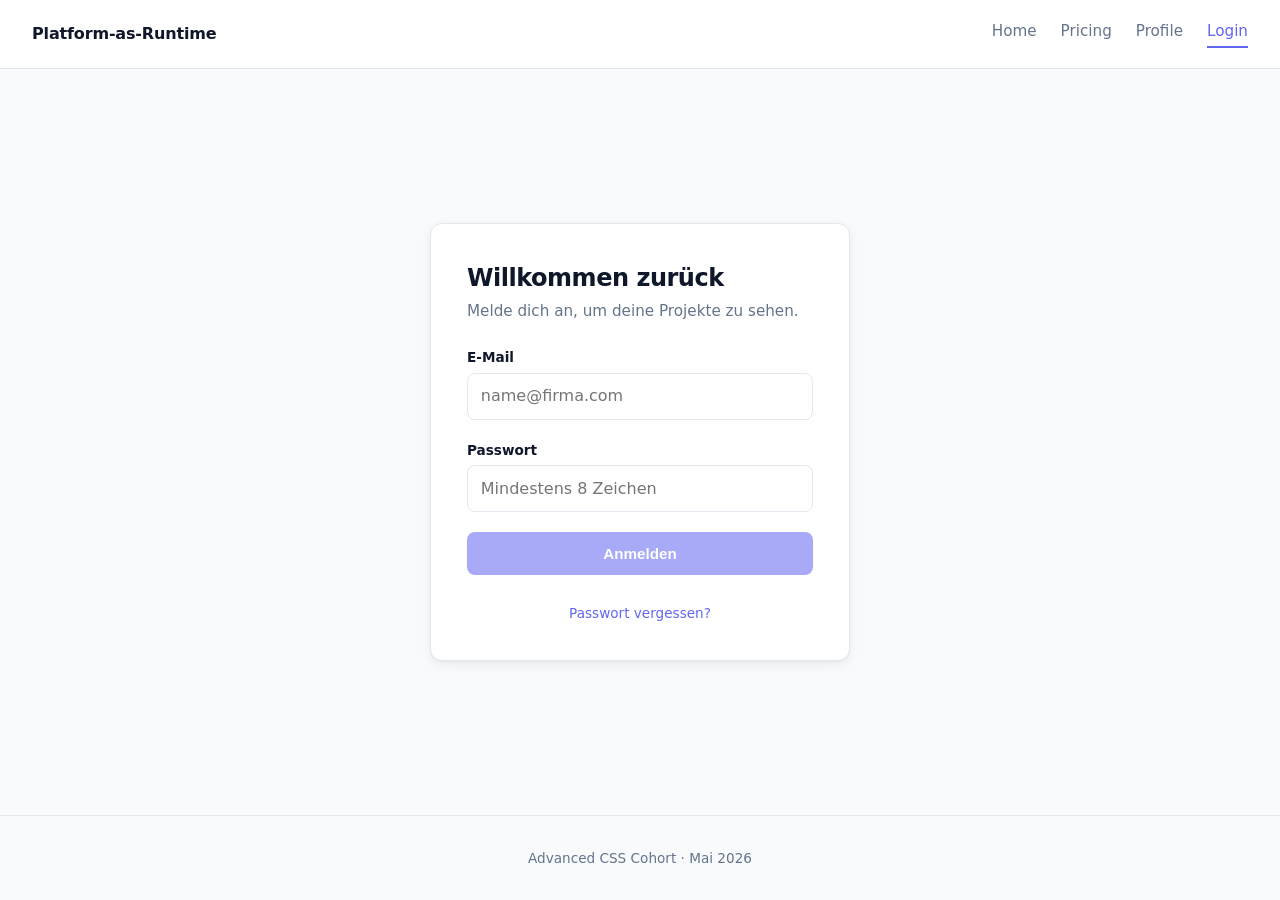
==== login.html @ d0a70cd5 "feat: initial fork of class repo" ====
<!DOCTYPE html>
<html lang="de">
<head>
  <meta charset="UTF-8">
  <meta name="viewport" content="width=device-width, initial-scale=1.0">
  <title>Platform as Runtime — Login</title>
  <link rel="stylesheet" href="tokens.css">
  <link rel="stylesheet" href="base.css">
  <link rel="stylesheet" href="pages.css">
  <link rel="stylesheet" href="transitions.css">
  <link rel="stylesheet" href="tooltips.css">
</head>
<body>
  <header class="site-nav">
    <a href="index.html" class="brand">Platform-as-Runtime</a>
    <nav>
      <a href="index.html">Home</a>
      <a href="pricing.html">Pricing</a>
      <a href="profile.html">Profile</a>
      <a href="login.html" aria-current="page">Login</a>
    </nav>
  </header>

  <main class="page page-login">
    <div class="login-card">
      <h1>Willkommen zurück</h1>
      <p class="subtitle">Melde dich an, um deine Projekte zu sehen.</p>

      <form class="login-form" novalidate>
        <div class="field">
          <label for="email">E-Mail</label>
          <input type="email" id="email" name="email" placeholder="name@firma.com" required>
        </div>

        <div class="field">
          <label for="password">Passwort</label>
          <input type="password" id="password" name="password" placeholder="Mindestens 8 Zeichen" required minlength="8">
        </div>

        <button type="submit" class="btn btn-primary">Anmelden</button>

        <p class="forgot"><a href="#">Passwort vergessen?</a></p>
      </form>
    </div>
  </main>

  <footer class="site-footer">
    <p>Advanced CSS Cohort · Mai 2026</p>
  </footer>
</body>
</html>
---- tokens.css ----
/* ============================================================
   TOKENS.CSS — 3-Layer Token-System
   Layer 1 = Primitives, Layer 2 = Semantic, Layer 3 = Component
   Brand-Wechsel = Layer 2 ändern, alle Layer-3-Werte folgen.
   ============================================================ */

/* LAYER 1 — PRIMITIVES (rohe Werte, niemals direkt in Components) */
:root {
  --slate-50:  #f8fafc;
  --slate-100: #f1f5f9;
  --slate-200: #e2e8f0;
  --slate-300: #cbd5e1;
  --slate-500: #64748b;
  --slate-700: #334155;
  --slate-900: #0f172a;
  --indigo-500: #6366f1;
  --white: #ffffff;
  --black: #000000;
}

/* LAYER 2 — SEMANTIC (Bedeutung, nicht Zahl) */
:root {
  --color-brand:        var(--indigo-500);
  --color-text:         var(--slate-900);
  --color-text-muted:   var(--slate-500);
  --color-bg:           var(--slate-50);
  --color-card:         var(--white);
  --color-border:       var(--slate-200);
  --color-muted:        var(--slate-300);
}

/* LAYER 3 — COMPONENT (color-mix derived, oklch) */
:root {
  --color-featured-tint:   color-mix(in oklch, var(--color-brand)  8%, white);
  --color-featured-border: color-mix(in oklch, var(--color-brand) 70%, white);
  --color-button-hover:    color-mix(in oklch, var(--color-brand) 85%, black);
  --color-tooltip-bg:      var(--slate-900);
  --color-tooltip-text:    var(--slate-50);

  --radius-card:   0.75rem;
  --radius-button: 0.5rem;
  --radius-pill:   999px;

  --shadow-card: 0 1px 2px color-mix(in oklch, var(--black) 4%, transparent),
                 0 4px 12px color-mix(in oklch, var(--black) 6%, transparent);
}
---- base.css ----
/* ============================================================
   BASE.CSS — Reset + Body + Nav + Footer + Buttons
   Wiederverwendbar auf allen Pages.
   ============================================================ */

*,
*::before,
*::after {
  box-sizing: border-box;
  margin: 0;
  padding: 0;
}

html {
  scroll-behavior: smooth;
}

body {
  font-family: system-ui, -apple-system, "Segoe UI", sans-serif;
  background: var(--color-bg);
  color: var(--color-text);
  line-height: 1.5;
  min-height: 100vh;
  display: flex;
  flex-direction: column;
}

/* === Site Navigation (auf allen Pages identisch) === */
.site-nav {
  display: flex;
  justify-content: space-between;
  align-items: center;
  padding: 1.25rem 2rem;
  background: var(--color-card);
  border-bottom: 1px solid var(--color-border);
}

.site-nav .brand {
  font-weight: 700;
  font-size: 1rem;
  color: var(--color-text);
  text-decoration: none;
  letter-spacing: -0.01em;
}

.site-nav nav {
  display: flex;
  gap: 1.5rem;
}

.site-nav nav a {
  color: var(--color-text-muted);
  text-decoration: none;
  font-size: 0.95rem;
  transition: color 0.15s ease;
}

.site-nav nav a:hover {
  color: var(--color-brand);
}

.site-nav nav a[aria-current="page"] {
  color: var(--color-brand);
  border-bottom: 2px solid var(--color-brand);
  padding-bottom: 0.2rem;
}

/* === Main Content === */
.page {
  flex: 1;
  width: 100%;
  max-width: 1100px;
  margin: 0 auto;
  padding: 3rem 2rem;
}

/* === Buttons (geteilt) === */
.btn {
  display: inline-block;
  padding: 0.75rem 1.25rem;
  border-radius: var(--radius-button);
  font-weight: 600;
  font-size: 0.95rem;
  text-decoration: none;
  cursor: pointer;
  border: 1px solid transparent;
  transition: background 0.2s ease, color 0.2s ease, border-color 0.2s ease;
}

.btn-primary {
  background: var(--color-brand);
  color: white;
}

.btn-primary:hover {
  background: var(--color-button-hover);
}

/* (0,1,0) */
.btn-ghost {
  background: transparent;
  color: var(--color-text);
  border-color: var(--color-border);
}

/* (0,2,0) */
.btn-ghost:hover {
  border-color: var(--color-brand);
  color: var(--color-brand);
}

/* (0,2,0) */
.btn:focus-visible {
  outline: 3px solid var(--color-featured-border);
  outline-offset: 2px;
}

/* === Footer === */
.site-footer {
  text-align: center;
  padding: 2rem;
  color: var(--color-text-muted);
  font-size: 0.85rem;
  border-top: 1px solid var(--color-border);
}
---- pages.css ----
/* ============================================================
   PAGES.CSS — Page-spezifische Styles für alle vier Pages.
   Home, Pricing, Profile, Login.
   ============================================================ */

/* ========== HOME ========== */
.page-home .hero {
  text-align: center;
  padding: 3rem 0 4rem;
}

.page-home .hero > * {
  animation: fade-in-slide linear both;
  animation-timeline: view();
  animation-range: entry 0% entry 30%;
}

@keyframes fade-in-slide {
  from {
    opacity: 0;
    transform: translateY(30px);
  }
  to {
    opacity: 1;
    transform: translateY(0);
  }
}

.page-home h1 {
  font-size: clamp(1.75rem, 4vw, 2.75rem);
  font-weight: 800;
  letter-spacing: -0.02em;
  line-height: 1.15;
}

.page-home .lead {
  margin-top: 1.25rem;
  font-size: 1.05rem;
  color: var(--color-text-muted);
  max-width: 640px;
  margin-left: auto;
  margin-right: auto;
}

.page-home .cta-row {
  margin-top: 2rem;
  display: flex;
  gap: 1rem;
  justify-content: center;
  flex-wrap: wrap;
}

.grid-features {
  display: grid;
  grid-template-columns: repeat(auto-fit, minmax(240px, 1fr));
  gap: 1.5rem;
  margin-top: 2rem;
}

.feature-card {
  background: var(--color-card);
  border: 1px solid var(--color-border);
  border-radius: var(--radius-card);
  padding: 1.5rem;
  box-shadow: var(--shadow-card);
}

.feature-card h3 {
  font-size: 1.1rem;
  font-weight: 700;
  margin-bottom: 0.5rem;
}

.feature-card p {
  color: var(--color-text-muted);
  font-size: 0.95rem;
}

/* ========== PRICING ========== */
.page-pricing h1 {
  text-align: center;
  font-size: 2.25rem;
  font-weight: 800;
  letter-spacing: -0.02em;
}

.page-pricing .lead {
  text-align: center;
  color: var(--color-text-muted);
  margin-top: 0.5rem;
  margin-bottom: 2.5rem;
}

.pricing-grid {
  display: grid;
  grid-template-columns: repeat(auto-fit, minmax(260px, 1fr));
  grid-template-rows: auto auto auto 1fr auto;
  gap: 1.5rem;

  /* === ISSUE #2 — Subgrid kommt hier dazu ===
     Aktuell hat jede Card ihre eigene innere Höhe.
     Cards mit unterschiedlich langen Features-Listen sind
     vertikal nicht aligned. Subgrid auf .plan macht jede Row
     in jeder Card gleich hoch. Code in der Lecture, Block B. */
}

.plan {
  background: var(--color-card);
  border: 1px solid var(--color-border);
  border-radius: var(--radius-card);
  padding: 2rem;
  display: grid;
  grid-row: span 5;
  grid-template-rows: subgrid;
  /* flex-direction: column; */
  gap: 0.75rem;
  box-shadow: var(--shadow-card);
}

.plan h2 {
  font-size: 1.1rem;
  font-weight: 700;
}

.plan .price {
  font-size: 2.5rem;
  font-weight: 800;
  color: var(--color-brand);
  letter-spacing: -0.02em;
}

.plan .desc {
  color: var(--color-text-muted);
  font-size: 0.95rem;
}

.plan .features {
  list-style: none;
  display: flex;
  flex-direction: column;
  gap: 0.4rem;
  margin: 0.5rem 0;
}

.plan .features li {
  font-size: 0.9rem;
  padding-left: 1.25rem;
  position: relative;
}

.plan .features li::before {
  content: "✓";
  position: absolute;
  left: 0;
  color: var(--color-brand);
  font-weight: 700;
}

.plan .btn {
  text-align: center;
}

.plan-featured {
  background: var(--color-featured-tint);
  border: 2px solid var(--color-featured-border);
}

/* ========== PROFILE ========== */
.page-profile .profile-header {
  display: flex;
  gap: 1.5rem;
  align-items: center;
  margin-bottom: 2.5rem;
}

.avatar {
  width: 80px;
  height: 80px;
  border-radius: 50%;
  background: var(--color-featured-tint);
  border: 2px solid var(--color-featured-border);
  display: grid;
  place-items: center;
  font-weight: 800;
  font-size: 1.25rem;
  color: var(--color-brand);
  flex-shrink: 0;
}

.profile-meta h1 {
  font-size: 1.75rem;
  font-weight: 800;
  letter-spacing: -0.02em;
}

.profile-meta .role {
  color: var(--color-text-muted);
  font-size: 0.95rem;
  margin-top: 0.15rem;
}

.profile-meta .bio {
  margin-top: 0.5rem;
  max-width: 480px;
}

.stats {
  display: grid;
  grid-template-columns: repeat(auto-fit, minmax(140px, 1fr));
  gap: 1rem;
}

.stat {
  background: var(--color-card);
  border: 1px solid var(--color-border);
  border-radius: var(--radius-card);
  padding: 1.25rem;
  display: flex;
  flex-direction: column;
  gap: 0.25rem;
  text-align: left;
  cursor: pointer;
  font: inherit;
  color: inherit;
  box-shadow: var(--shadow-card);
  transition: border-color 0.15s ease;
}

.stat:hover {
  border-color: var(--color-featured-border);
}

.stat-value {
  font-size: 1.75rem;
  font-weight: 800;
  color: var(--color-brand);
}

.stat-label {
  font-size: 0.85rem;
  color: var(--color-text-muted);
}

/* ========== LOGIN ========== */
.page-login {
  display: grid;
  place-items: center;
}

.login-card {
  width: 100%;
  max-width: 420px;
  background: var(--color-card);
  border: 1px solid var(--color-border);
  border-radius: var(--radius-card);
  padding: 2.25rem;
  box-shadow: var(--shadow-card);
}

.login-card h1 {
  font-size: 1.5rem;
  font-weight: 800;
  letter-spacing: -0.02em;
}

.login-card .subtitle {
  color: var(--color-text-muted);
  font-size: 0.95rem;
  margin-top: 0.25rem;
  margin-bottom: 1.5rem;
}

.login-form {
  display: flex;
  flex-direction: column;
  gap: 1.25rem;
}

.field {
  display: flex;
  flex-direction: column;
  gap: 0.35rem;
}

.field label {
  font-size: 0.85rem;
  font-weight: 600;
}

.field input {
  padding: 0.65rem 0.8rem;
  border: 1px solid var(--color-border);
  border-radius: var(--radius-button);
  font: inherit;
  background: var(--color-card);
  transition: border-color 0.15s ease, box-shadow 0.15s ease;
}

.field input:focus {
  outline: none;
  border-color: var(--color-brand);
  box-shadow: 0 0 0 3px var(--color-featured-tint);
}

/* Error-State für Email-Feld: nur wenn nicht leer UND invalid */
.field:has(input:not(:placeholder-shown):invalid) input {
  border-color: var(--color-error, #ef4444);
  animation: color-shift 0.3s ease;
}

.field:has(input:not(:placeholder-shown):invalid) {
  position: relative;
}

.field:has(input:not(:placeholder-shown):invalid)::after {
  content: "✕";
  position: absolute;
  right: 0.75rem;
  top: 1.6rem;
  color: var(--color-error, #ef4444);
  font-size: 0.9rem;
  pointer-events: none;
  animation: fade-in 0.3s ease;
}

@keyframes fade-in {
  from { opacity: 0; transform: translateY(-2px); }
  to { opacity: 1; transform: translateY(0); }
}

@keyframes color-shift {
  from { border-color: var(--color-brand); }
  to { border-color: var(--color-error, #ef4444); }
}

.login-form:has(input:placeholder-shown) .btn {
  opacity: 0.55;
  cursor: not-allowed;
}

.forgot {
  text-align: center;
  font-size: 0.85rem;
  margin-top: 0.5rem;
}

.forgot a {
  color: var(--color-brand);
  text-decoration: none;
}
---- transitions.css ----
/* ============================================================
   TRANSITIONS.CSS — View Transitions API
   Diese Datei ist absichtlich fast leer.
   Die Lecture füllt sie zwischen den Markern.

   Issues, die hier gelöst werden:
     · Issue #1 — Page-Transitions zwischen allen vier Pages
     · Issue #4 — view-transition-name Collision (Hyrum's Law)
   ============================================================ */


/* === BEGIN ISSUE #1 — View Transitions Opt-In === */
/*  Wir aktivieren View Transitions als Opt-In für die ganze
    Page. Eine Zeile reicht. Browser ohne Support ignorieren
    es stillschweigend.                                        */
@view-transition {
    navigation:auto;
}


/* === END ISSUE #1 === */


/* === BEGIN ISSUE #1 — Custom Animation für Page-Wechsel === */
/*  Default-Transition ist ein Crossfade. Wir bauen ein leichtes
    Slide-In, das sich nach Linear/Vercel anfühlt.             */
::view-transition-old(root){
    animation: 250ms cubic-bezier(0.4, 0, 0.2, 1) both fade-slide-out;
}

::view-transition-new(root){
    animation: 250ms cubic-bezier(0.4, 0, 0.2, 1) both fade-slide-in;
}

@keyframes fade-slide-out{
    to{
        opacity: 0;
        transform: translateY(-8px);
    }
}

@keyframes fade-slide-in {
    from{
        opacity: 0;
        transform: translateY(8px);
    }
}


/* === END ISSUE #1 === */


/* === BEGIN ISSUE #4 — Eindeutige Transition-Names === */
/*  Wenn mehrere Elemente auf zwei Pages denselben
    view-transition-name haben, wirft der Browser einen Fehler.
    Wir geben jeder Pricing-Card einen eindeutigen Name.       */



/* === END ISSUE #4 === */

/* Naming Convestion support to article id´s & adding smooth transition */

#plan-hobby{
    view-transition-name: --plan-hobby;
}
#plan-starter{
    view-transition-name: --plan-starter;
}
#plan-pro{
    view-transition-name: --plan-pro;
}
#plan-enterprise{
    view-transition-name: --plan-enterprise;
    }
---- tooltips.css ----
/* ============================================================
   TOOLTIPS.CSS — Anchor Positioning API
   Diese Datei ist absichtlich fast leer.
   Die Lecture füllt sie zwischen den Markern.

   Issue, das hier gelöst wird:
     · Issue #3 — Tooltips auf Profile-Stats ohne JS-Library
   ============================================================ */
@supports(anchor-name: --x) {
    /* Alle Styles in diesem Block laufen nur in Browsern, die die Anchor Positioning API unterstützen. */


.start {
    anchor-name: --stat;
    position: relative;
    /*Dies ist fur anchro positioning NICHT gebraucht, 
    sonderen gilt als sicherheits netz falls der browser AP noch nicht 
    unterstutzt*/
}

.start[data-tooltip]::after {
    content: attr(data-tooltip);
    position: absolute;
    position-anchor: --stat;
    bottom: anchor(top);
    left: anchor(center);
    translate: -50% -8px;
    white-space: nowrap;
    pointer-events: none;
}

/* === BEGIN ISSUE #3 — Anchor Setup === */
/*  Jede .stat wird zu einem Anker, an dem ein Tooltip hängt.
    Wir benutzen anchor-name, position-anchor und das
    ::after-Pseudo-Element für den Tooltip-Inhalt.            */



/* === END ISSUE #3 === */


/* === BEGIN ISSUE #3 — Tooltip Visual + Position === */
/*  Tooltip ist standardmäßig versteckt. Auf :hover und :focus
    erscheint er, positioniert über dem Anker.                */

.start[data-tooltip]::after {
    background: var(--color-tooltip-bg);
    color: var(--color-tooltip-text);
    font-size: 0.8rem;
    font-weight: 500;
    padding: 0.4rem 0.65rem;
    border-radius: var(--radius-button);
    box-shadow: var(--shadow-card);
    opacity: 0;
    translate: -50% 0px;
    transition: opacity 0.15s ease, translate 0.15s ease;
}

.stat:hover::after,
.stat:focus-visible::after {
    opacity: 1;
    translate: -50% -8px;
}}


/* === END ISSUE #3 === */


/* === BEGIN ISSUE #5 — @supports Fallback === */
/*  Anchor Positioning läuft Mai 2026 nur in Chromium-Browsern.
    Firefox + Safari sehen einen einfachen, statischen Fallback.
    Das gehört in @supports, damit moderne Browser den Block
    sehen, ältere ihn überspringen.                            */



/* === END ISSUE #5 === */
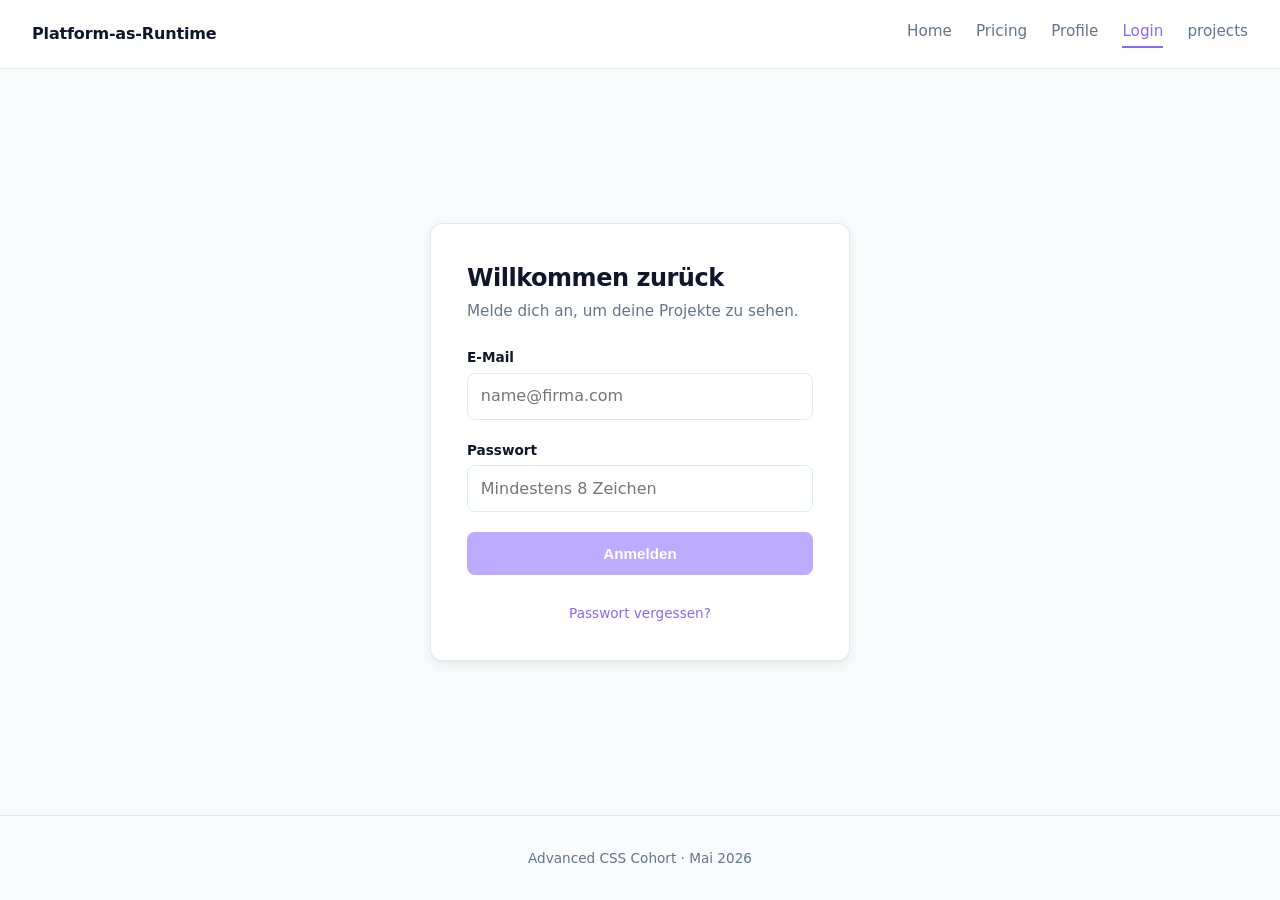
==== commit 1809ebb3: "fix: sync updated html pages" ====
--- a/login.html
+++ b/login.html
@@ -18,6 +18,8 @@
       <a href="pricing.html">Pricing</a>
       <a href="profile.html">Profile</a>
       <a href="login.html" aria-current="page">Login</a>
+      <a href="projects.html">projects</a>
+
     </nav>
   </header>
 
--- a/tokens.css
+++ b/tokens.css
@@ -14,13 +14,14 @@
   --slate-700: #334155;
   --slate-900: #0f172a;
   --indigo-500: #6366f1;
+  --purple-500: oklch(0.65 0.25 285);
   --white: #ffffff;
   --black: #000000;
 }
 
 /* LAYER 2 — SEMANTIC (Bedeutung, nicht Zahl) */
 :root {
-  --color-brand:        var(--indigo-500);
+  --color-brand:        var(--purple-500);
   --color-text:         var(--slate-900);
   --color-text-muted:   var(--slate-500);
   --color-bg:           var(--slate-50);
@@ -44,3 +45,14 @@
   --shadow-card: 0 1px 2px color-mix(in oklch, var(--black) 4%, transparent),
                  0 4px 12px color-mix(in oklch, var(--black) 6%, transparent);
 }
+
+/* Cascade-Frage:
+   1. Auf welcher Ebene ist --color-brand definiert (Layer 1, 2, oder 3)?
+      --color-brand ist auf Layer 2 (Semantic) definiert als var(--indigo-500).  
+   2. Was würde passieren, wenn ich in der .login-card-Regel
+      --color-brand neu setze?
+      Das Überschreiben in .login-card würde den neuen Wert für dieses Element UND alle Layer-3-Tokens neu berechnen,
+      da diese von --color-brand abhängen.
+   3. Wäre das eine gute Idee?
+      Das ist keine gute Idee, weil es das zentrale 3-Layer-System bricht und zu unerwarteten Side-Effekten führt —  
+      besser wäre ein neues Semantic-Token in Layer 2.    */
--- a/pages.css
+++ b/pages.css
@@ -104,6 +104,15 @@
      in jeder Card gleich hoch. Code in der Lecture, Block B. */
 }
 
+/* Box-Model-Frage: was wäre die tatsächliche Breite einer .plan-Card,
+   wenn box-sizing NICHT border-box wäre?
+   Antwort: ... 
+   - Mit border-box (aktuell): 260px Gesamtbreite
+   - Mit content-box: 326px Gesamtbreite
+
+  Die Card würde also 66px breiter sein als beabsichtigt, da Padding (64px) und Border (2px) zur definierten Breite
+  hinzugefügt würden statt eingerechnet zu werden. */
+
 .plan {
   background: var(--color-card);
   border: 1px solid var(--color-border);
